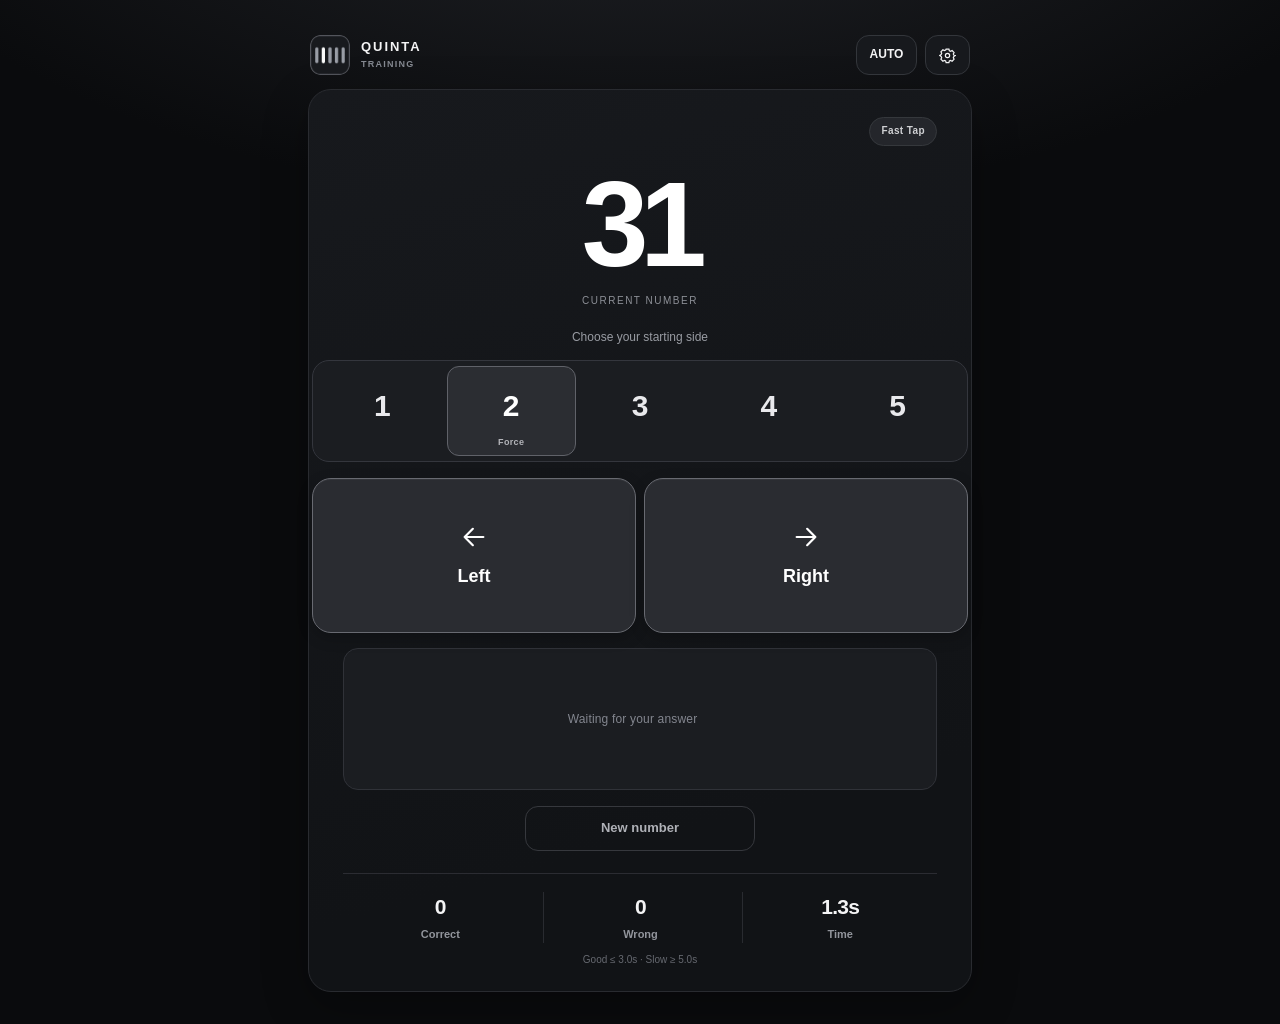
==== quinta2/index.html @ 1109823a "QUINTA 2.0.7: responsive viewport-height sizing for iPhone 12 Pro Max" ====
<!doctype html>
<html lang="pt-BR">
<head>
  <meta charset="utf-8">
  <meta name="viewport" content="width=device-width, initial-scale=1, viewport-fit=cover">
  <meta name="theme-color" content="#0a0b0d">
  <meta name="apple-mobile-web-app-capable" content="yes">
  <meta name="apple-mobile-web-app-status-bar-style" content="black-translucent">
  <meta name="apple-mobile-web-app-title" content="QUINTA">
  <meta name="description" content="QUINTA, training for the five-item force">
  <title>QUINTA</title>
  <link rel="icon" type="image/png" sizes="16x16" href="./favicon-16x16.png?v=2.0.7">
  <link rel="icon" type="image/png" sizes="32x32" href="./favicon-32x32.png?v=2.0.7">
  <link rel="icon" type="image/png" sizes="192x192" href="./icon-192.png?v=2.0.7">
  <link rel="apple-touch-icon" sizes="180x180" href="./apple-touch-icon.png?v=2.0.7">
  <link rel="manifest" href="./site.webmanifest?v=2.0.7">
  <link rel="stylesheet" href="./styles.css?v=2.0.7">
  <script src="./app.js?v=2.0.7" defer></script>
</head>
<body>
  <main class="app">
    <header class="topbar">
      <div class="brand">
        <img class="brand-mark" src="./icon-192.png?v=2.0.7" alt="" width="39" height="39">
        <div class="brand-copy"><strong>QUINTA</strong><small data-i18n="subtitle">TREINAMENTO</small></div>
      </div>
      <div class="top-actions">
        <label class="sr-only" for="languageSel" data-i18n="language">Idioma</label>
        <select id="languageSel" class="lang-select" aria-label="Language">
          <option value="auto">AUTO</option><option value="pt">PT</option><option value="en">EN</option>
        </select>
        <button id="settingsBtn" class="tiny-btn" type="button" aria-label="Configurações" data-i18n-aria="settings">
          <svg viewBox="0 0 24 24" aria-hidden="true"><path d="M10 3h4l.6 2.3 1.8.8 2.1-1.1 2.8 2.8-1.1 2.1.8 1.8L23 12l-2 1.3-.8 1.8 1.1 2.1-2.8 2.8-2.1-1.1-1.8.8L14 22h-4l-.6-2.3-1.8-.8-2.1 1.1-2.8-2.8 1.1-2.1-.8-1.8L1 12l2-1.3.8-1.8-1.1-2.1 2.8-2.8 2.1 1.1 1.8-.8L10 3Z"/><circle cx="12" cy="12" r="3"/></svg>
        </button>
      </div>
    </header>

    <section class="card" aria-label="Training">
      <div class="mode-line">
        <span class="mode-pill" id="modeBadge">Fast Tap</span>
      </div>
      <div class="number-wrap">
        <div id="number" aria-live="off">33</div>
        <p class="number-caption" data-i18n="currentNumber">NÚMERO ATUAL</p>
      </div>
      <p id="hint" class="section-caption" data-i18n="tapHint">Escolha o lado inicial</p>
      <div class="five-grid" id="board" aria-label="Five positions">
        <button class="tile side" data-idx="0" data-i18n-aria="leftTile" type="button"><span class="digit">1</span></button>
        <button class="tile force" data-idx="1" type="button" disabled><span class="digit">2</span><small>Force</small></button>
        <button class="tile" data-idx="2" type="button" disabled><span class="digit">3</span></button>
        <button class="tile" data-idx="3" type="button" disabled><span class="digit">4</span></button>
        <button class="tile side" data-idx="4" data-i18n-aria="rightTile" type="button"><span class="digit">5</span></button>
      </div>

      <div id="fastPanel" class="direction-row">
        <button type="button" class="direction" id="leftBtn"><svg viewBox="0 0 24 24" aria-hidden="true"><path d="M20 12H4m7-7-7 7 7 7" stroke-linecap="round" stroke-linejoin="round"/></svg><span data-i18n="left">Esquerda</span></button>
        <button type="button" class="direction" id="rightBtn"><svg viewBox="0 0 24 24" aria-hidden="true"><path d="M4 12h16m-7-7 7 7-7 7" stroke-linecap="round" stroke-linejoin="round"/></svg><span data-i18n="right">Direita</span></button>
      </div>

      <div id="traditionalPanel" class="advanced" hidden>
        <div class="segment-wrap">
          <div class="segment-field">
            <span class="eyebrow" data-i18n="countingType">TIPO DE CONTAGEM</span>
            <div class="segment" role="radiogroup" aria-label="Counting type">
              <label><input type="radio" name="countType" id="tBasic" value="basic" checked><span>Basic</span></label>
              <label><input type="radio" name="countType" id="tBounce" value="bounce"><span>Bounce</span></label>
            </div>
          </div>
          <div class="segment-field">
            <span class="eyebrow" data-i18n="startingSide">LADO INICIAL</span>
            <div class="segment" role="radiogroup" aria-label="Starting side">
              <label><input type="radio" name="side" id="sLeft" value="left" checked><span data-i18n="left">Esquerda</span></label>
              <label><input type="radio" name="side" id="sRight" value="right"><span data-i18n="right">Direita</span></label>
            </div>
          </div>
        </div>
        <button type="button" id="checkBtn" class="primary-btn" data-i18n="check">Verificar resposta</button>
      </div>

      <div id="feedback" class="feedback" aria-live="polite" role="status"></div>

      <div class="cta-row">
        <button id="nextBtn" type="button" class="primary-btn" data-i18n="newNumber">Novo número</button>
      </div>
      <div class="stat-grid">
        <div class="stat"><div id="ok" class="val">0</div><div class="key" data-i18n="correct">Acertos</div></div>
        <div class="stat"><div id="err" class="val">0</div><div class="key" data-i18n="wrong">Erros</div></div>
        <div class="stat"><div id="timer" class="val">0,0s</div><div class="key" data-i18n="time">Tempo</div></div>
      </div>
      <div class="time-legend" id="timeLegend">Bom ≤ 3,0s · Lento ≥ 5,0s</div>
    </section>
    
  </main>

  <div class="overlay" id="settingsModal" role="dialog" aria-modal="true" aria-labelledby="settingsHeading" hidden>
    <section class="sheet" tabindex="-1">
      <header class="sheet-head"><h2 id="settingsHeading" data-i18n="settings">Configurações</h2><button type="button" class="close-btn" data-close="settingsModal" aria-label="Fechar">×</button></header>
      <div class="settings-group">
        <h3 data-i18n="practice">Prática</h3>
        <div class="setting-row"><div class="setting-copy"><strong data-i18n="mode">Modo</strong><small data-i18n="modeDesc">Treino rápido ou completo</small></div>
          <select id="modeSel"><option value="fast">Fast Tap</option><option value="traditional" data-i18n="traditional">Tradicional</option></select>
        </div>
        <div class="setting-row"><div class="setting-copy"><strong data-i18n="range">Intervalo</strong></div>
          <select id="range"><option value="1-40" data-i18n="rangeDefault">1–40 (padrão)</option><option value="1-15">1–15</option><option value="15-30">15–30</option><option value="1-30">1–30</option><option value="30-45">30–45</option><option value="45-60">45–60</option><option value="30-60">30–60</option><option value="1-60">1–60</option><option value="custom" data-i18n="custom">Personalizado</option></select>
        </div>
        <div id="customWrap" class="setting-row" hidden><strong data-i18n="customRange">Intervalo personalizado</strong><div class="number-pair"><input id="minN" type="number" min="1" max="9999" value="1" inputmode="numeric" aria-label="Minimum"><span>–</span><input id="maxN" type="number" min="1" max="9999" value="15" inputmode="numeric" aria-label="Maximum"></div></div>
        <label class="checkline"><input id="adaptiveCB" type="checkbox" checked><span data-i18n="adaptive">Treinamento adaptativo</span></label>
        <button id="adaptCfgBtn" class="secondary-btn" type="button" data-i18n="adaptiveSettings">Configurar velocidade</button>
        <div id="adaptSettings" hidden>
          <div class="setting-row"><label for="fastTh" data-i18n="fastIf">Rápido até (s)</label><input id="fastTh" type="number" min="0.1" step="0.1" value="3.0"></div>
          <div class="setting-row"><label for="slowTh" data-i18n="slowIf">Lento a partir de (s)</label><input id="slowTh" type="number" min="0.1" step="0.1" value="5.0"></div>
          <button id="saveAdapt" class="secondary-btn" type="button" data-i18n="save">Salvar</button>
          <div class="manual-output" id="adaptFeedback" role="status"></div>
        </div>
        <label class="checkline"><input id="step" type="checkbox"><span data-i18n="showPath">Mostrar caminho da contagem nos erros</span></label>
      </div>

      <div class="settings-group">
        <h3 data-i18n="voice">Voz</h3>
        <label class="checkline"><input id="ttsCB" type="checkbox" checked><span data-i18n="speakNumber">Falar o número</span></label>
        <div class="setting-row"><label for="voiceSel" data-i18n="chooseVoice">Selecionar voz</label><select id="voiceSel" style="max-width:210px"><option value="" data-i18n="voiceAuto">Automático</option></select></div>
        <label class="checkline"><input id="errTtsCB" type="checkbox" checked><span data-i18n="speakErrors">Falar os erros</span></label>
      </div>

      <div class="settings-group">
        <h3 data-i18n="tools">Ferramentas</h3>
        <div class="setting-row"><label for="manualN" data-i18n="analyzeLabel">Analisar número</label></div>
        <div class="manual-input"><input id="manualN" type="number" min="1" inputmode="numeric" placeholder="Ex: 33" aria-label="Number"><button id="analyzeBtn" class="secondary-btn" type="button" data-i18n="analyze">Analisar</button></div>
        <div id="manualOut" class="manual-output" aria-live="polite"></div>
        <button id="helpBtn" class="secondary-btn" type="button" data-i18n="rules">Regras e guia rápido</button>
        <button id="resetBtn" class="secondary-btn" type="button" data-i18n="reset">Zerar treinamento</button>
      </div>

      <div class="settings-group">
        <h3 data-i18n="updates">Atualizações</h3>
        <div class="version-info">
          <div class="version-line"><span id="versionText">v2.0.0</span><span id="updateState" data-i18n="upToDate">Atualizado</span></div>
          <div class="version-actions">
            <button class="secondary-btn" type="button" id="checkUpdatesBtn" data-i18n="checkUpdates">Verificar</button>
            <button class="primary-btn" type="button" id="updateBtn" data-i18n="updateApp" disabled>Atualizar aplicativo</button>
          </div>
        </div>
      </div>
    </section>
  </div>

  <div class="overlay" id="helpModal" role="dialog" aria-modal="true" aria-labelledby="helpHeading" hidden>
    <section class="sheet" tabindex="-1">
      <header class="sheet-head"><h2 id="helpHeading" data-i18n="rules">Regras e guia rápido</h2><button type="button" class="close-btn" data-close="helpModal" aria-label="Fechar">×</button></header>
      <div class="help-copy" id="helpContent"></div>
    </section>
  </div>

  <div class="overlay" id="eggModal" role="dialog" aria-modal="true" aria-labelledby="eggTitle" hidden>
    <section class="sheet">
      <div class="egg-content">
        <h2 id="eggTitle"></h2><p id="eggMsg"></p>
        <button class="primary-btn" id="eggContinue" type="button" data-i18n="continueTraining">Continuar treinamento</button>
        <button class="secondary-btn" id="eggReset" type="button" data-i18n="resetCounters">Zerar contadores</button>
      </div>
    </section>
  </div>
</body>
</html>
---- quinta2/styles.css ----
:root{color-scheme:dark;--bg:#0a0b0d;--panel:#14161a;--panel2:#1b1d21;--line:#292c31;--text:#f4f4f5;--muted:#9699a1;--subtle:#666970;--white:#f5f5f6;--success:#c6f3d0;--danger:#ffaaa9;--radius:24px}
*{box-sizing:border-box}
html{font-size:16px;-webkit-text-size-adjust:100%}
body{margin:0;min-width:320px;min-height:100dvh;background:radial-gradient(ellipse 65% 40% at 50% -20%,#24262b 0%,transparent 100%),var(--bg);color:var(--text);font-family:-apple-system,BlinkMacSystemFont,"SF Pro Display","Segoe UI",Arial,sans-serif;line-height:1.45}
button,input,select{font:inherit}
button{cursor:pointer;-webkit-tap-highlight-color:transparent;touch-action:manipulation}
button:disabled{cursor:default;opacity:.42}
button:focus-visible,input:focus-visible,select:focus-visible{outline:2px solid var(--white);outline-offset:3px}
.app{width:min(100%,700px);margin:0 auto;padding:21px 18px max(32px,env(safe-area-inset-bottom));}
.topbar{display:flex;align-items:center;justify-content:space-between;gap:14px;padding:4px 2px 23px}
.brand{display:flex;align-items:center;gap:13px;min-width:0}
.brand-mark{width:39px;height:39px;display:grid;grid-template-columns:repeat(5,1fr);align-items:center;gap:3px;padding:10px 5px;border:1px solid #41434a;border-radius:12px;background:#17191d}
.brand-mark i{display:block;height:16px;border-radius:3px;background:#777b83}
.brand-mark i:nth-child(2){background:#fff}
.brand-copy{display:flex;flex-direction:column;line-height:1.1;gap:5px}
.brand-copy strong{font-weight:680;letter-spacing:.16em;font-size:13px}
.brand-copy small{font-size:10px;color:var(--muted);letter-spacing:.13em;font-weight:600}
.top-actions{display:flex;align-items:center;gap:8px}
.tiny-btn{border:1px solid var(--line);background:#15171a;color:var(--text);min-height:40px;border-radius:13px;padding:0 13px;display:inline-flex;align-items:center;justify-content:center;gap:7px;font-size:12px;font-weight:650}
.tiny-btn svg{width:17px;height:17px;stroke:currentColor;fill:none;stroke-width:1.7}
.lang-select{appearance:none;-webkit-appearance:none;background:#15171a;color:var(--text);border:1px solid var(--line);border-radius:13px;height:40px;padding:0 12px;font-size:12px;font-weight:700;min-width:61px;text-align:center}
.card{background:linear-gradient(180deg,#17191d,#121417);border:1px solid #2b2d32;border-radius:var(--radius);padding:25px 23px 22px;box-shadow:0 22px 80px #0005,0 2px 10px #0003}
.eyebrow{font-size:11px;color:var(--muted);letter-spacing:.15em;font-weight:750;text-transform:uppercase}
.mode-line{display:flex;align-items:center;justify-content:space-between;gap:10px}
.mode-pill{padding:7px 10px;border-radius:99px;background:#25272c;color:#ddd;font-size:11px;font-weight:650;letter-spacing:.04em;border:1px solid #35383d}
.number-wrap{text-align:center;padding:32px 0 24px}
#number{font-size:clamp(78px,23vw,124px);letter-spacing:-.07em;line-height:1;font-variant-numeric:tabular-nums;font-weight:690;color:#fff}
.number-caption{margin:10px 0 0;font-size:12px;letter-spacing:.13em;color:var(--muted);text-transform:uppercase}
.section-caption{text-align:center;font-size:13px;color:#a6a8af;margin:3px 0 14px;min-height:19px}
.five-grid{display:grid;grid-template-columns:repeat(5,minmax(0,1fr));gap:9px}
.tile{background:#202227;border:1px solid #35373e;border-radius:15px;display:flex;align-items:center;justify-content:center;flex-direction:column;gap:4px;min-width:0;min-height:75px;color:var(--text);padding:9px 2px;transition:transform .12s ease,border-color .12s ease,background .12s ease}
.tile .digit{font-size:25px;line-height:1;font-weight:590;font-variant-numeric:tabular-nums}
.tile small{font-size:9px;font-weight:650;letter-spacing:.04em;color:var(--muted)}
.tile.force{border-color:#c6c7cb;background:#303237}
.tile.force .digit{color:#fff}
.tile.side:active:not(:disabled),.direction:active:not(:disabled){transform:scale(.974)}
.tile[data-active="true"]{background:#41444b;border-color:#fff}
.tile:disabled{opacity:1;cursor:default}
.direction-row{display:grid;grid-template-columns:1fr 1fr;gap:12px;margin-top:17px}
.direction{min-height:78px;border:1px solid #484b51;background:#222428;border-radius:17px;color:#f5f5f6;display:flex;justify-content:center;align-items:center;gap:10px;font-weight:720;font-size:16px;transition:transform .12s ease,background .12s ease}
.direction svg{width:20px;height:20px;stroke:currentColor;fill:none;stroke-width:2}
.direction:hover:not(:disabled){background:#303237}
.direction[data-active="true"]{background:#3b3d44;border-color:#e4e4e7}
.advanced{margin-top:17px;display:grid;gap:13px}
.segment-wrap{display:grid;grid-template-columns:1fr 1fr;gap:12px}
.segment-field{display:grid;gap:7px}
.segment{display:flex;padding:4px;border-radius:12px;background:#23252a;border:1px solid #363840;min-width:0}
.segment label{flex:1;min-width:0;position:relative}
.segment input{position:absolute;opacity:0;inset:0;width:100%;height:100%;margin:0;cursor:pointer}
.segment span{display:flex;align-items:center;justify-content:center;min-height:37px;border-radius:9px;font-size:12px;color:var(--muted);font-weight:650}
.segment input:checked+span{color:#141518;background:#f5f5f6}
.segment input:focus-visible+span{outline:2px solid #fff;outline-offset:2px}
.feedback{margin-top:17px;min-height:0;display:none;border:1px solid var(--line);border-radius:14px;background:#1c1e22;padding:13px 14px;font-size:13px;line-height:1.55}
.feedback.visible{display:block}
.feedback strong{font-size:14px}
.feedback .ok{color:var(--success)}.feedback .err{color:var(--danger)}
.feedback .detail{color:#c8c9cf}.feedback .path{color:#9e9fa6;font-size:12px;margin-top:6px;overflow-wrap:anywhere}
.cta-row{margin-top:17px;display:grid;grid-template-columns:1fr;gap:9px}
.primary-btn{border:0;background:var(--white);color:#111216;border-radius:14px;min-height:49px;padding:10px 17px;font-weight:730;font-size:14px}
.primary-btn:hover:not(:disabled){background:#dddde1}
.secondary-btn{border:1px solid #3b3e45;background:#23252a;color:var(--text);border-radius:13px;min-height:44px;padding:9px 13px;font-weight:650;font-size:13px}
.stat-grid{margin-top:20px;padding-top:19px;border-top:1px solid #2b2d33;display:grid;grid-template-columns:repeat(3,1fr);gap:8px}
.stat{text-align:center;display:grid;gap:4px}
.stat .val{font-size:23px;font-weight:680;font-variant-numeric:tabular-nums;letter-spacing:-.035em}
.stat .key{color:var(--muted);font-size:11px;font-weight:580}
.stat+.stat{border-left:1px solid #2f3137}
.time-legend{margin-top:10px;text-align:center;color:var(--subtle);font-size:11px}
.overlay{position:fixed;inset:0;background:#000b;backdrop-filter:blur(10px);-webkit-backdrop-filter:blur(10px);z-index:100;display:flex;align-items:center;justify-content:center;padding:18px;overscroll-behavior:contain}
.overlay[hidden], [hidden]{display:none!important}
.sheet{width:min(100%,590px);max-height:min(90dvh,850px);overflow:auto;overscroll-behavior:contain;background:#181a1e;border:1px solid #37393f;border-radius:24px;padding:22px 21px 24px;box-shadow:0 24px 75px #000a}
.sheet-head{position:sticky;top:-22px;padding:0 0 14px;background:#181a1e;display:flex;align-items:center;justify-content:space-between;gap:12px;z-index:1;border-bottom:1px solid #303239;margin-bottom:17px}
.sheet-head h2{font-size:19px;letter-spacing:-.02em;margin:0}
.close-btn{width:37px;height:37px;border-radius:50%;background:#2a2c31;border:1px solid #3b3c42;color:#fff;font-size:22px;display:grid;place-items:center;line-height:1}
.settings-group{padding:7px 0 16px;border-bottom:1px solid #2e3036;margin-bottom:13px;display:grid;gap:11px}
.settings-group:last-child{border:0;margin-bottom:0;padding-bottom:0}
.settings-group h3{margin:0;font-size:12px;color:#dfe0e3;letter-spacing:.08em;text-transform:uppercase}
.setting-row{display:flex;align-items:center;justify-content:space-between;gap:16px;min-height:35px}
.setting-copy{min-width:0}
.setting-row strong{font-size:13px;font-weight:630;display:block}
.setting-row small,.setting-copy small{font-size:11px;color:var(--muted);display:block;margin-top:3px}
select,input[type="number"]{min-height:37px;max-width:100%;border:1px solid #42444b;background:#24262b;color:#f3f3f4;border-radius:10px;padding:7px 10px;font-size:13px}
select{appearance:auto}
.checkline{display:flex;gap:11px;align-items:center;font-size:13px;cursor:pointer}
input[type="checkbox"]{accent-color:#f5f5f6;width:17px;height:17px;cursor:pointer}
.number-pair{display:flex;align-items:center;gap:8px}
.number-pair input{width:82px}
.settings-group .secondary-btn{width:max-content;max-width:100%}
.version-info{display:grid;gap:8px}
.version-line{display:flex;align-items:center;justify-content:space-between;gap:8px}
#updateState{font-size:11px;color:var(--muted)}
.version-actions{display:flex;gap:9px;flex-wrap:wrap}
.version-actions button{flex:1}
.help-copy{font-size:13px;color:#c7c9d0;line-height:1.7}
.help-copy h3{color:#f1f2f4;font-size:14px;margin:18px 0 6px}
.help-copy p{margin:8px 0}
.help-copy ul{padding-left:19px;margin:8px 0}
.help-copy li{margin:5px 0}
.help-copy b{color:#fff}
.manual-input{display:flex;gap:9px;flex-wrap:wrap}
.manual-input input{flex:1;min-width:0}
.manual-output{font-size:13px;line-height:1.6;overflow-wrap:anywhere;color:#d4d5d9}
.egg-content{text-align:center;display:grid;gap:15px;padding:14px 0 8px}
.egg-content h2{font-size:27px;margin:0}
.egg-content p{color:#bdc0c6;margin:0}
@media(min-width:700px){.app{padding-top:35px}.card{padding:34px 38px 27px}.topbar{padding-bottom:28px}.number-wrap{padding-top:42px;padding-bottom:28px}.tile{min-height:90px}.direction{min-height:86px}}
@media(max-width:390px){.app{padding:14px 12px 23px}.card{padding:20px 15px}.topbar{padding-bottom:16px}.tile{min-height:66px;border-radius:12px}.tile .digit{font-size:22px}.direction{min-height:71px;font-size:14px}.direction-row{gap:9px}.segment-wrap{grid-template-columns:1fr}.sheet{padding:17px 15px}.sheet-head{top:-17px}}
@media(prefers-reduced-motion:reduce){*,*::before,*::after{transition:none!important;animation:none!important}}

.sr-only{position:absolute!important;width:1px;height:1px;padding:0;margin:-1px;overflow:hidden;clip:rect(0,0,0,0);white-space:nowrap;border:0}


/* QUINTA 2.0.1 visual refinement: calmer hierarchy, larger answer targets */
.topbar{padding:0 2px 14px;gap:11px}
.brand{gap:11px}
.brand-mark{height:37px;width:37px;border-color:#34363b;background:#17191c}
.brand-copy strong{letter-spacing:.15em}
.brand-copy small{font-size:9px;letter-spacing:.14em;color:#848890}
.top-actions{gap:8px}
.tiny-btn,.lang-select{background:#17191d;border-color:#33363b}
.card{padding:21px 20px 20px;border-radius:23px;border-color:#292b30;background:linear-gradient(165deg,#17191d 0%,#111316 78%);box-shadow:0 15px 46px #0004}
.mode-line{justify-content:flex-end;min-height:25px}
.mode-pill{padding:6px 11px;background:#24262b;border-color:#35383c;color:#cfd0d3;font-size:10px}
.number-wrap{padding:10px 0 12px}
#number{font-size:clamp(80px,22vw,120px);font-weight:680;line-height:1.05}
.number-caption{margin:7px 0 0;font-size:10px;letter-spacing:.15em;color:#8d9097}
.section-caption{margin:4px 0 14px;font-size:12px;color:#999ca3;min-height:0}
.five-grid{gap:7px}
.tile{min-height:68px;border-radius:13px;background:#1d1f23;border-color:#303238;padding:9px 2px;gap:4px}
.tile .digit{font-size:25px;font-weight:580}
.tile small{font-size:9px;color:#989aa1}
.tile.force{border-color:#9b9da2;background:#292b31}
.tile.force .digit{font-weight:690}
.tile.side:active:not(:disabled),.tile.side[data-active="true"]{background:#414349;border-color:#d9dade;transform:scale(.975)}
.direction-row{gap:12px;margin-top:20px}
.direction{min-height:136px;flex-direction:column;gap:9px;background:#2b2d32;border:1px solid #595c63;border-radius:20px;color:#fff;font-size:18px;font-weight:710;box-shadow:inset 0 1px 0 #ffffff0c,0 5px 15px #0003;transition:background-color .13s ease,border-color .13s ease,transform .13s ease}
.direction svg{width:26px;height:26px;stroke-width:1.9}
.direction:hover:not(:disabled){background:#383a40;border-color:#787a81}
.direction:active:not(:disabled),.direction[data-active="true"]{background:#51535a;border-color:#f4f4f5;transform:scale(.982)}
.advanced{margin-top:16px}
.feedback{margin-top:13px;padding:12px 14px}
.feedback.visible{animation:quintaFeedbackIn .16s ease-out}
@keyframes quintaFeedbackIn{from{opacity:.6;transform:translateY(3px)}to{opacity:1;transform:translateY(0)}}
.cta-row{display:flex;justify-content:center;margin-top:16px}
#nextBtn{background:transparent;border:1px solid #36383d;color:#afb1b7;width:min(100%,230px);min-height:45px;font-size:13px;font-weight:620;border-radius:13px}
#nextBtn:hover:not(:disabled){background:#212328;color:#f5f5f6;border-color:#494c52}
.stat-grid{margin-top:22px;padding-top:18px;gap:5px;border-color:#2b2c32}
.stat .val{font-size:21px;letter-spacing:-.035em}
.stat .key{font-size:11px;color:#92959c}
.stat+.stat{border-color:#292b30}
.time-legend{font-size:10px;margin-top:10px}
@media(max-width:699px){
  /* The iOS status bar may overlay the page in standalone mode */
  .app{padding-top:max(55px, calc(env(safe-area-inset-top, 0px) + 13px));padding-right:16px;padding-bottom:max(24px, env(safe-area-inset-bottom, 0px));padding-left:16px}
  .overlay{padding-top:max(20px, env(safe-area-inset-top, 0px));padding-bottom:max(20px, env(safe-area-inset-bottom, 0px))}
}
@media(max-width:390px){
  .app{padding-left:12px;padding-right:12px}
  .card{padding:19px 15px 18px}
  .topbar{padding-bottom:13px}
  .number-wrap{padding:7px 0 11px}
  #number{font-size:clamp(78px,21vw,108px)}
  .five-grid{gap:6px}
  .tile{min-height:65px;border-radius:12px}
  .tile .digit{font-size:23px}
  .direction-row{gap:9px;margin-top:17px}
  .direction{min-height:122px;font-size:16px;border-radius:17px}
  .direction svg{width:24px;height:24px}
  .stat-grid{margin-top:18px}
}
@media(max-width:699px) and (max-height:740px){
  .number-wrap{padding:4px 0 8px}
  #number{font-size:clamp(75px,20vw,104px)}
  .section-caption{margin-bottom:10px}
  .direction{min-height:108px}
  .direction-row{margin-top:13px}
  .stat-grid{margin-top:15px;padding-top:13px}
}
@media(min-width:700px){
  .app{padding-top:35px}
  .card{padding:27px 34px 24px}
  .direction{min-height:139px}
  .number-wrap{padding:15px 0 17px}
  .tile{min-height:82px}
}
@media(prefers-reduced-motion:reduce){
  .feedback.visible{animation:none}
}

/* Let the visible answer buttons extend closer to the card edges, keeping hit areas visible */
.direction-row{margin-inline:-9px}
@media(max-width:390px){.direction-row{margin-inline:-6px}}


/* 2.0.3: distinctive five-bar identity, aligned numbers, edge-wide answer controls */
.brand-mark{
  display:block;
  width:40px;
  height:40px;
  padding:0;
  border:0;
  background:transparent;
  object-fit:contain;
  border-radius:10px;
}
.five-grid{
  display:grid;
  grid-template-columns:repeat(5,minmax(0,1fr));
  align-items:stretch;
  gap:0;
  padding:5px;
  background:#1b1d21;
  border:1px solid #34363d;
  border-radius:17px;
  min-height:92px;
}
.tile,.tile:disabled{
  position:relative;
  display:flex;
  align-items:center;
  justify-content:center;
  min-width:0;
  min-height:78px;
  border:1px solid transparent;
  border-radius:12px;
  background:transparent;
  padding:0;
  gap:0;
  color:#e9e9ec;
  box-shadow:none;
  opacity:1;
}
.tile .digit{
  display:block;
  font-size:30px;
  line-height:1;
  font-weight:590;
  font-variant-numeric:tabular-nums;
  transform:translateY(-5px);
}
.tile small{
  position:absolute;
  bottom:8px;
  left:0;
  right:0;
  display:block;
  margin:0;
  font-size:9px;
  font-weight:610;
  line-height:1.1;
  text-align:center;
  color:#b4b5ba;
}
.tile.force,.tile.force:disabled{
  border:1px solid #606269;
  background:#2b2d32;
  color:#fff;
}
.tile.force .digit{font-weight:690}
.tile.side:active:not(:disabled),.tile.side[data-active="true"]{
  background:#404248;
  border-color:#8b8e95;
  transform:none;
}
.card{--card-inline-padding:20px}
.direction-row{
  gap:8px;
  margin-inline:calc(3px - var(--card-inline-padding));
  margin-top:16px;
}
.direction{
  min-height:151px;
  border-radius:19px;
  border-color:#686a71;
  background:#2a2c31;
  font-size:18px;
  gap:12px;
  font-weight:730;
}
.direction svg{
  width:28px;
  height:28px;
}
.direction:hover:not(:disabled){background:#35373d}
.direction:active:not(:disabled),.direction[data-active="true"]{
  background:#494b51;
  border-color:#e8e9eb;
}
@media(max-width:390px){
  .card{--card-inline-padding:15px}
  .five-grid{min-height:85px;padding:4px}
  .tile,.tile:disabled{min-height:75px}
  .tile .digit{font-size:27px}
  .direction-row{gap:7px;margin-top:15px}
  .direction{min-height:137px;font-size:17px;gap:10px}
  .direction svg{width:26px;height:26px}
}
@media(max-width:699px) and (max-height:740px){
  .direction{min-height:115px}
  .five-grid{min-height:82px}
  .tile,.tile:disabled{min-height:72px}
}
@media(min-width:700px){
  .card{--card-inline-padding:34px}
  .five-grid{min-height:102px}
  .tile,.tile:disabled{min-height:90px}
  .direction{min-height:155px}
}

/* v2.0.4: both number row and answer row share the same outer edges */
.five-grid,.direction-row{
  margin-inline:calc(3px - var(--card-inline-padding));
}
/* Identical feedback on 1 and 5, without sticky iOS touch-hover states */
.tile.side{
  touch-action:manipulation;
  -webkit-tap-highlight-color:transparent;
  transition:background-color .10s ease,border-color .10s ease;
}
.tile.side:active:not(:disabled),.tile.side[data-active="true"]{
  background:#484b53;
  border-color:#c4c5cc;
}
@media(hover:hover) and (pointer:fine){
  .tile.side:not(:disabled):not([data-active="true"]):hover{
    background:#292b30;
    border-color:transparent;
  }
}


/* v2.0.6: keep feedback in the layout, never collapse or shift training controls */
.feedback{
  display:block;
  height:142px;
  min-height:142px;
  max-height:142px;
  overflow-y:auto;
  overflow-x:hidden;
  overscroll-behavior:contain;
  scrollbar-gutter:stable;
  background:#1b1d21;
  border:1px solid #303238;
  border-radius:15px;
  margin-top:15px;
  padding:13px 15px;
}
.feedback-placeholder{
  height:100%;
  min-height:0;
  display:grid;
  place-items:center;
  text-align:center;
  color:#83868f;
  font-size:12px;
  letter-spacing:.015em;
}
.feedback .detail{
  overflow-wrap:anywhere;
}
@media(max-width:390px){
  .feedback{height:146px;min-height:146px;max-height:146px}
}


/* v2.0.7: fit training screen to iPhone 12 Pro Max (428 × 926 CSS px)
   Height-aware sizing, while preserving visible answer and feedback regions */
@media (max-width:699px) {
  .app{
    padding-top:max(55px, calc(env(safe-area-inset-top, 0px) + 13px));
    padding-bottom:max(12px, env(safe-area-inset-bottom, 0px));
  }
  .topbar{padding-bottom:10px}
  .card{padding-top:17px;padding-bottom:15px}
  .mode-line{min-height:23px}
  .number-wrap{padding:6px 0 8px}
  #number{font-size:clamp(76px, 20.5vw, 100px)}
  .number-caption{margin-top:5px}
  .section-caption{margin:3px 0 10px;line-height:1.35}
  .five-grid{min-height:84px;padding:4px}
  .tile,.tile:disabled{min-height:74px}
  .direction-row{margin-top:13px}
  .direction{
    height:clamp(110px, 14.7dvh, 139px);
    min-height:0;
  }
  .feedback{
    display:block;
    box-sizing:border-box;
    height:clamp(100px, 11.7dvh, 130px);
    min-height:0;
    max-height:none;
    margin-top:12px;
    padding:10px 13px;
    overflow-y:auto;
  }
  .feedback-placeholder{min-height:0}
  .cta-row{margin-top:11px}
  #nextBtn{min-height:42px}
  .stat-grid{margin-top:15px;padding-top:13px}
  .stat .val{font-size:20px}
  .time-legend{margin-top:6px}
}
@media (max-width:390px) and (max-height:800px){
  .card{padding-top:13px;padding-bottom:12px}
  .number-wrap{padding:4px 0 6px}
  #number{font-size:clamp(69px,19vw,85px)}
  .five-grid{min-height:78px}
  .tile,.tile:disabled{min-height:69px}
  .direction{height:clamp(100px,12dvh,115px)}
  .feedback{height:clamp(94px,11dvh,109px)}
  .stat-grid{margin-top:12px;padding-top:10px}
}
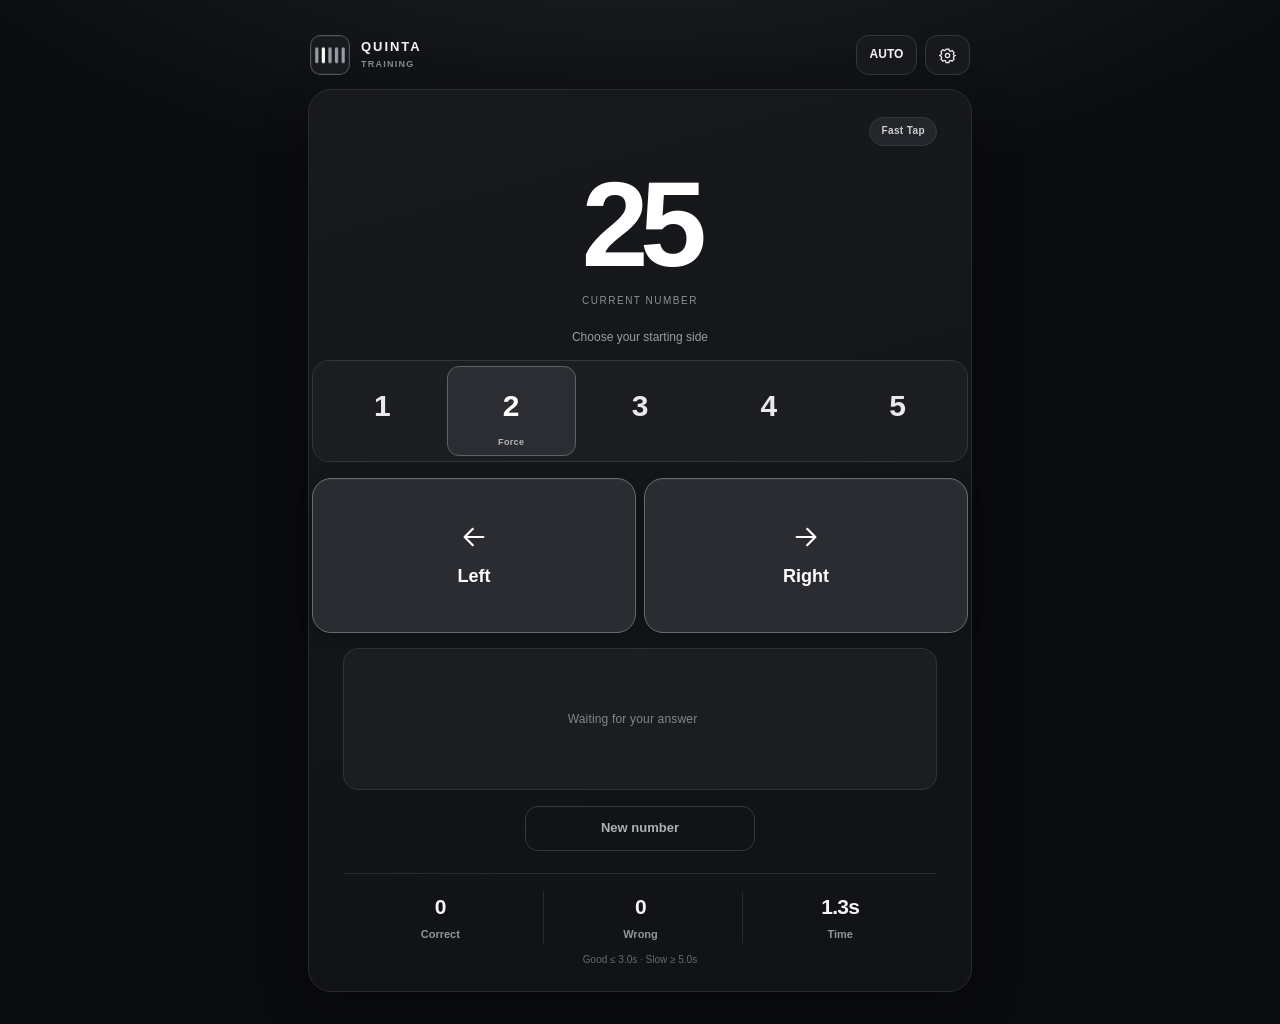
==== commit ff5f6fb1: "QUINTA 2.0.8: fill mobile viewport without page scrolling" ====
--- a/quinta2/index.html
+++ b/quinta2/index.html
@@ -9,19 +9,19 @@
   <meta name="apple-mobile-web-app-title" content="QUINTA">
   <meta name="description" content="QUINTA, training for the five-item force">
   <title>QUINTA</title>
-  <link rel="icon" type="image/png" sizes="16x16" href="./favicon-16x16.png?v=2.0.7">
-  <link rel="icon" type="image/png" sizes="32x32" href="./favicon-32x32.png?v=2.0.7">
-  <link rel="icon" type="image/png" sizes="192x192" href="./icon-192.png?v=2.0.7">
-  <link rel="apple-touch-icon" sizes="180x180" href="./apple-touch-icon.png?v=2.0.7">
-  <link rel="manifest" href="./site.webmanifest?v=2.0.7">
-  <link rel="stylesheet" href="./styles.css?v=2.0.7">
-  <script src="./app.js?v=2.0.7" defer></script>
+  <link rel="icon" type="image/png" sizes="16x16" href="./favicon-16x16.png?v=2.0.8">
+  <link rel="icon" type="image/png" sizes="32x32" href="./favicon-32x32.png?v=2.0.8">
+  <link rel="icon" type="image/png" sizes="192x192" href="./icon-192.png?v=2.0.8">
+  <link rel="apple-touch-icon" sizes="180x180" href="./apple-touch-icon.png?v=2.0.8">
+  <link rel="manifest" href="./site.webmanifest?v=2.0.8">
+  <link rel="stylesheet" href="./styles.css?v=2.0.8">
+  <script src="./app.js?v=2.0.8" defer></script>
 </head>
 <body>
   <main class="app">
     <header class="topbar">
       <div class="brand">
-        <img class="brand-mark" src="./icon-192.png?v=2.0.7" alt="" width="39" height="39">
+        <img class="brand-mark" src="./icon-192.png?v=2.0.8" alt="" width="39" height="39">
         <div class="brand-copy"><strong>QUINTA</strong><small data-i18n="subtitle">TREINAMENTO</small></div>
       </div>
       <div class="top-actions">
--- a/quinta2/styles.css
+++ b/quinta2/styles.css
@@ -410,3 +410,75 @@
   .feedback{height:clamp(94px,11dvh,109px)}
   .stat-grid{margin-top:12px;padding-top:10px}
 }
+
+
+/* QUINTA 2.0.8, responsive full-height training layout */
+@media (max-width: 699px) {
+  .app {
+    display: flex;
+    flex-direction: column;
+    min-height: 100vh;
+    min-height: 100dvh;
+    box-sizing: border-box;
+  }
+  .card {
+    flex: 1 0 auto;
+    display: flex;
+    flex-direction: column;
+    justify-content: space-between;
+  }
+  .card > :not([hidden]) {
+    flex-shrink: 0;
+  }
+  #fastPanel:not([hidden]) {
+    flex: 1 1 auto;
+    min-height: clamp(112px, 14.7dvh, 139px);
+    max-height: 205px;
+    grid-template-rows: minmax(0, 1fr);
+    align-items: stretch;
+  }
+  #fastPanel .direction {
+    height: 100%;
+    min-height: 0;
+  }
+  #traditionalPanel:not([hidden]) {
+    flex: 1 0 auto;
+    align-content: center;
+  }
+  .feedback {
+    flex-shrink: 0;
+  }
+}
+@media (max-width: 699px) and (max-height: 770px) {
+  .app { padding-top: max(48px, calc(env(safe-area-inset-top, 0px) + 7px)); padding-bottom: 9px; }
+  .topbar { padding-bottom: 7px; }
+  .card { padding-top: 10px; padding-bottom: 10px; }
+  .number-wrap { padding: 0 0 3px; }
+  #number { font-size: clamp(68px, 18vw, 79px); }
+  .section-caption { margin-bottom: 6px; }
+  .five-grid { min-height: 69px; }
+  .tile, .tile:disabled { min-height: 60px; }
+  #fastPanel:not([hidden]) { min-height: 95px; }
+  .feedback { height: 92px; margin-top: 8px; padding: 7px 11px; }
+  .cta-row { margin-top: 8px; }
+  #nextBtn { min-height: 39px; }
+  .stat-grid { margin-top: 9px; padding-top: 9px; }
+  .time-legend { margin-top: 4px; }
+}
+@media (max-width: 390px) and (max-height: 700px) {
+  .topbar { padding-bottom: 5px; }
+  .card { padding-top: 8px; padding-bottom: 8px; }
+  #number { font-size: 64px; }
+  .number-caption { margin-top: 3px; }
+  .section-caption { margin: 1px 0 4px; }
+  .five-grid { min-height: 65px; }
+  .tile, .tile:disabled { min-height: 56px; }
+  #fastPanel:not([hidden]) { min-height: 90px; margin-top: 8px; }
+  .feedback { height: 84px; margin-top: 6px; }
+  .cta-row { margin-top: 6px; }
+  .stat-grid { margin-top: 7px; padding-top: 7px; }
+}
+@media (max-width: 699px) and (min-height: 771px) and (max-height: 860px) {
+  .topbar { padding-bottom: 7px; }
+  .number-wrap { padding: 4px 0 5px; }
+}
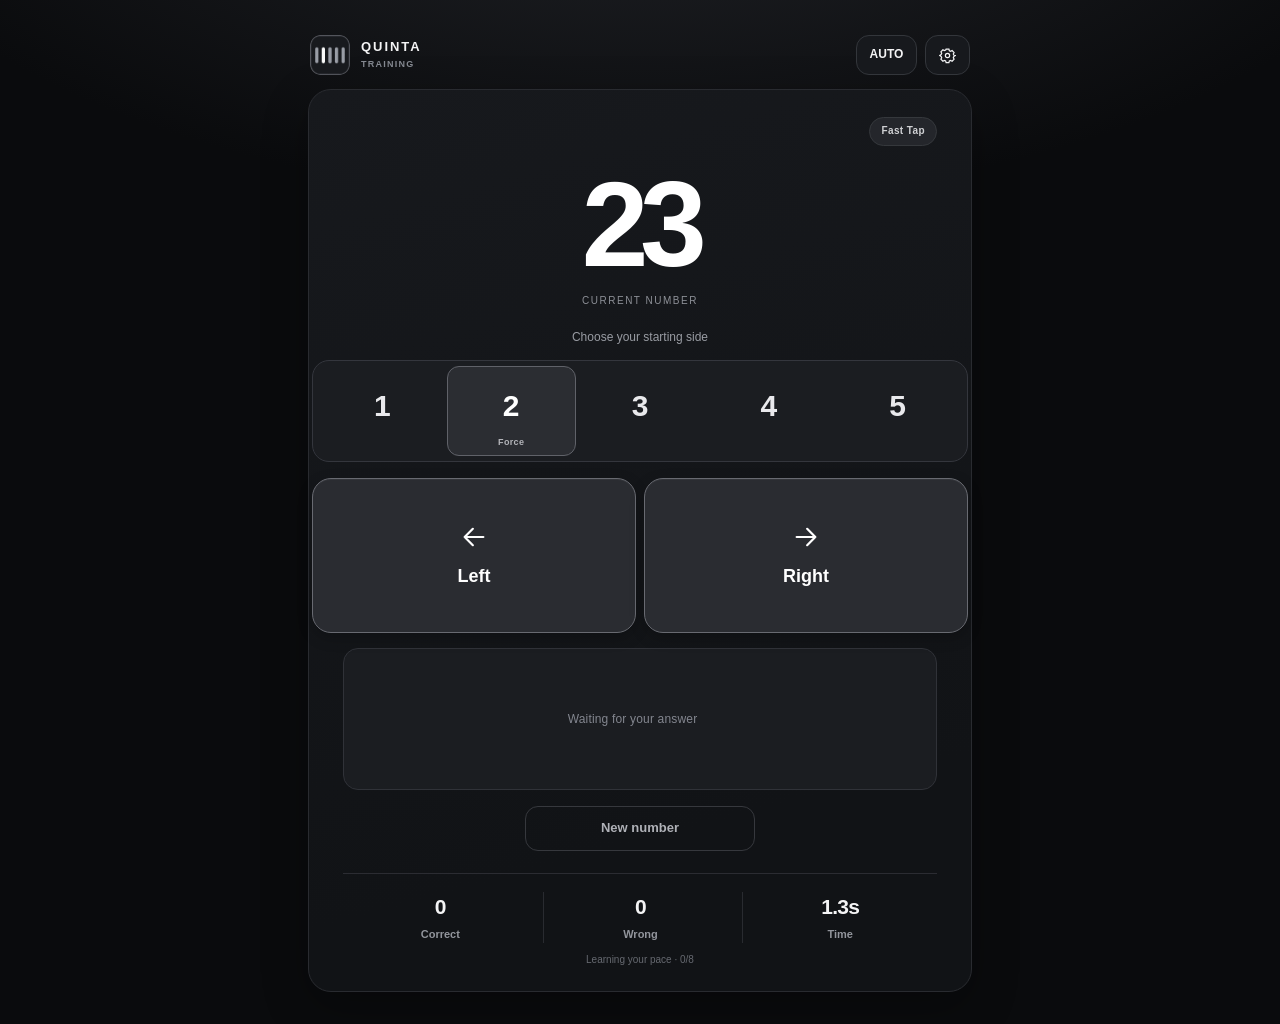
==== commit 963cd3db: "QUINTA 2.1.0: personalized adaptive training and every-100 continue prompt" ====
--- a/quinta2/index.html
+++ b/quinta2/index.html
@@ -9,19 +9,19 @@
   <meta name="apple-mobile-web-app-title" content="QUINTA">
   <meta name="description" content="QUINTA, training for the five-item force">
   <title>QUINTA</title>
-  <link rel="icon" type="image/png" sizes="16x16" href="./favicon-16x16.png?v=2.0.8">
-  <link rel="icon" type="image/png" sizes="32x32" href="./favicon-32x32.png?v=2.0.8">
-  <link rel="icon" type="image/png" sizes="192x192" href="./icon-192.png?v=2.0.8">
-  <link rel="apple-touch-icon" sizes="180x180" href="./apple-touch-icon.png?v=2.0.8">
-  <link rel="manifest" href="./site.webmanifest?v=2.0.8">
-  <link rel="stylesheet" href="./styles.css?v=2.0.8">
-  <script src="./app.js?v=2.0.8" defer></script>
+  <link rel="icon" type="image/png" sizes="16x16" href="./favicon-16x16.png?v=2.1.0">
+  <link rel="icon" type="image/png" sizes="32x32" href="./favicon-32x32.png?v=2.1.0">
+  <link rel="icon" type="image/png" sizes="192x192" href="./icon-192.png?v=2.1.0">
+  <link rel="apple-touch-icon" sizes="180x180" href="./apple-touch-icon.png?v=2.1.0">
+  <link rel="manifest" href="./site.webmanifest?v=2.1.0">
+  <link rel="stylesheet" href="./styles.css?v=2.1.0">
+  <script src="./app.js?v=2.1.0" defer></script>
 </head>
 <body>
   <main class="app">
     <header class="topbar">
       <div class="brand">
-        <img class="brand-mark" src="./icon-192.png?v=2.0.8" alt="" width="39" height="39">
+        <img class="brand-mark" src="./icon-192.png?v=2.1.0" alt="" width="39" height="39">
         <div class="brand-copy"><strong>QUINTA</strong><small data-i18n="subtitle">TREINAMENTO</small></div>
       </div>
       <div class="top-actions">
@@ -87,7 +87,7 @@
         <div class="stat"><div id="err" class="val">0</div><div class="key" data-i18n="wrong">Erros</div></div>
         <div class="stat"><div id="timer" class="val">0,0s</div><div class="key" data-i18n="time">Tempo</div></div>
       </div>
-      <div class="time-legend" id="timeLegend">Bom ≤ 3,0s · Lento ≥ 5,0s</div>
+      <div class="time-legend" id="timeLegend">Aprendendo seu ritmo · 0/8</div>
     </section>
     
   </main>
@@ -105,13 +105,9 @@
         </div>
         <div id="customWrap" class="setting-row" hidden><strong data-i18n="customRange">Intervalo personalizado</strong><div class="number-pair"><input id="minN" type="number" min="1" max="9999" value="1" inputmode="numeric" aria-label="Minimum"><span>–</span><input id="maxN" type="number" min="1" max="9999" value="15" inputmode="numeric" aria-label="Maximum"></div></div>
         <label class="checkline"><input id="adaptiveCB" type="checkbox" checked><span data-i18n="adaptive">Treinamento adaptativo</span></label>
-        <button id="adaptCfgBtn" class="secondary-btn" type="button" data-i18n="adaptiveSettings">Configurar velocidade</button>
-        <div id="adaptSettings" hidden>
-          <div class="setting-row"><label for="fastTh" data-i18n="fastIf">Rápido até (s)</label><input id="fastTh" type="number" min="0.1" step="0.1" value="3.0"></div>
-          <div class="setting-row"><label for="slowTh" data-i18n="slowIf">Lento a partir de (s)</label><input id="slowTh" type="number" min="0.1" step="0.1" value="5.0"></div>
-          <button id="saveAdapt" class="secondary-btn" type="button" data-i18n="save">Salvar</button>
-          <div class="manual-output" id="adaptFeedback" role="status"></div>
-        </div>
+        <div class="adaptive-summary" id="adaptSummary">Aprendendo seu ritmo · 0/8</div>
+        <button id="adaptCfgBtn" class="secondary-btn" type="button" data-i18n="adaptiveSettings">Como funciona</button>
+        <div id="adaptSettings" class="adaptive-info" hidden data-i18n="adaptiveDescription">O QUINTA aprende seu ritmo com respostas corretas, repete números difíceis e dá mais atenção aos tipos com erros ou lentidão, sem deixar de variar</div>
         <label class="checkline"><input id="step" type="checkbox"><span data-i18n="showPath">Mostrar caminho da contagem nos erros</span></label>
       </div>
 
@@ -155,8 +151,8 @@
     <section class="sheet">
       <div class="egg-content">
         <h2 id="eggTitle"></h2><p id="eggMsg"></p>
-        <button class="primary-btn" id="eggContinue" type="button" data-i18n="continueTraining">Continuar treinamento</button>
-        <button class="secondary-btn" id="eggReset" type="button" data-i18n="resetCounters">Zerar contadores</button>
+        <button class="primary-btn" id="eggContinue" type="button" data-i18n="continueTraining">Sim, continuar</button>
+        <button class="secondary-btn" id="eggFinish" type="button" data-i18n="stopTraining">Não, encerrar por agora</button>
       </div>
     </section>
   </div>
--- a/quinta2/styles.css
+++ b/quinta2/styles.css
@@ -482,3 +482,25 @@
   .topbar { padding-bottom: 7px; }
   .number-wrap { padding: 4px 0 5px; }
 }
+
+/* 2.1.0: automatic personalized learning summary in settings */
+.adaptive-summary{
+  display:block;
+  color:#aeb2ba;
+  font-size:12px;
+  line-height:1.5;
+  font-variant-numeric:tabular-nums;
+  padding:1px 0;
+}
+.adaptive-info{
+  font-size:12px;
+  line-height:1.65;
+  color:#bbc0c8;
+  padding:11px 13px;
+  background:#222429;
+  border:1px solid #35383e;
+  border-radius:12px;
+}
+#eggModal .egg-content{padding:17px 2px 8px;gap:15px}
+#eggModal .egg-content p{max-width:32ch;margin:0 auto;line-height:1.6}
+#eggModal #eggContinue,#eggModal #eggFinish{width:100%}
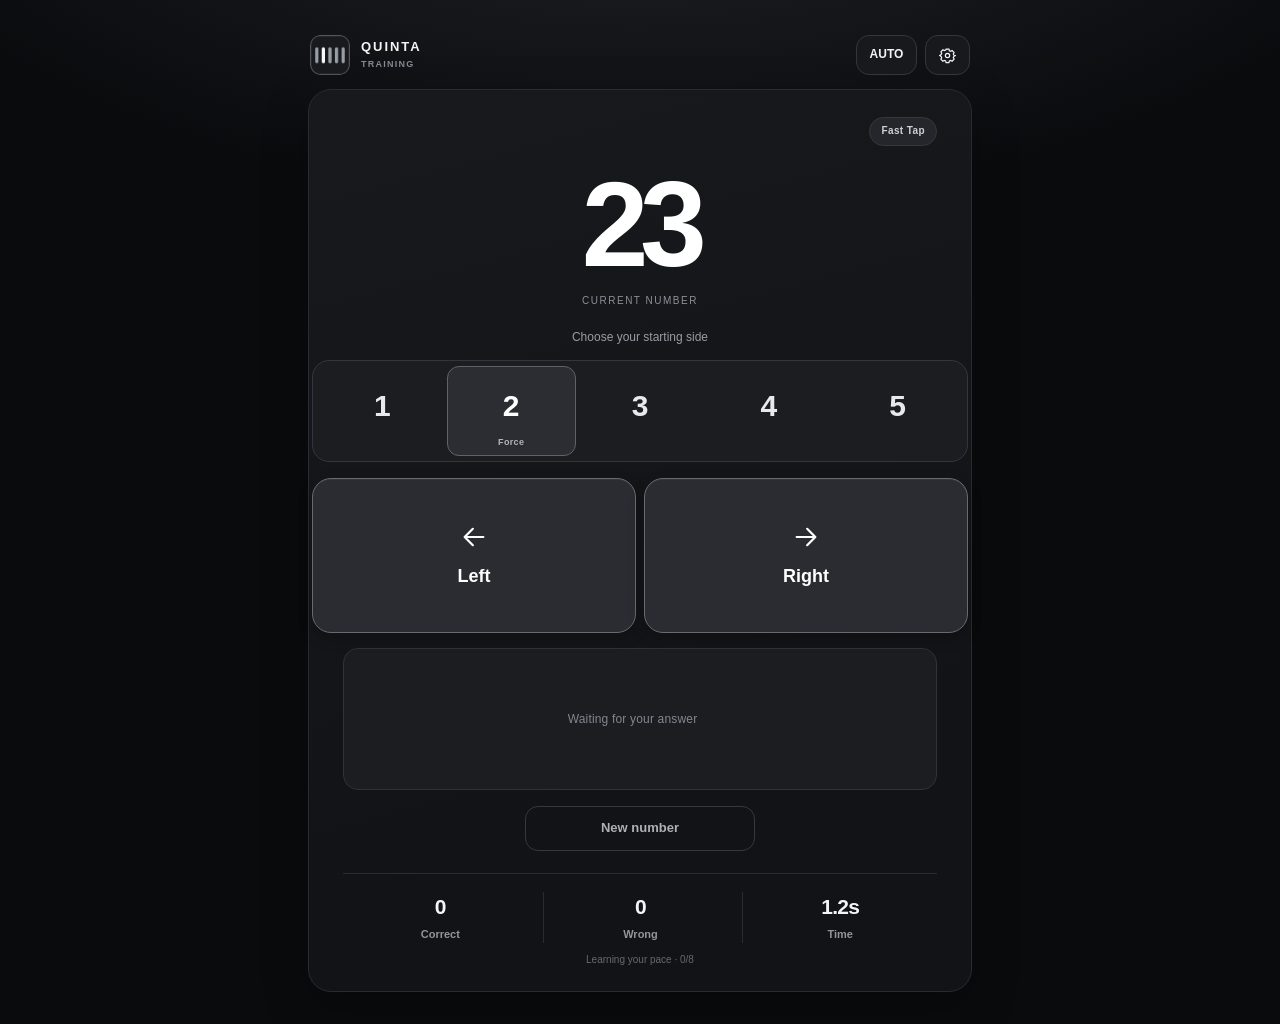
==== commit 9f9043d9: "QUINTA 2.2.0: optional local Azure Humberto ZIP audio pack, errors and milestones" ====
--- a/quinta2/index.html
+++ b/quinta2/index.html
@@ -9,19 +9,20 @@
   <meta name="apple-mobile-web-app-title" content="QUINTA">
   <meta name="description" content="QUINTA, training for the five-item force">
   <title>QUINTA</title>
-  <link rel="icon" type="image/png" sizes="16x16" href="./favicon-16x16.png?v=2.1.0">
-  <link rel="icon" type="image/png" sizes="32x32" href="./favicon-32x32.png?v=2.1.0">
-  <link rel="icon" type="image/png" sizes="192x192" href="./icon-192.png?v=2.1.0">
-  <link rel="apple-touch-icon" sizes="180x180" href="./apple-touch-icon.png?v=2.1.0">
-  <link rel="manifest" href="./site.webmanifest?v=2.1.0">
-  <link rel="stylesheet" href="./styles.css?v=2.1.0">
-  <script src="./app.js?v=2.1.0" defer></script>
+  <link rel="icon" type="image/png" sizes="16x16" href="./favicon-16x16.png?v=2.2.0">
+  <link rel="icon" type="image/png" sizes="32x32" href="./favicon-32x32.png?v=2.2.0">
+  <link rel="icon" type="image/png" sizes="192x192" href="./icon-192.png?v=2.2.0">
+  <link rel="apple-touch-icon" sizes="180x180" href="./apple-touch-icon.png?v=2.2.0">
+  <link rel="manifest" href="./site.webmanifest?v=2.2.0">
+  <link rel="stylesheet" href="./styles.css?v=2.2.0">
+  <script src="./audioPack.js?v=2.2.0" defer></script>
+  <script src="./app.js?v=2.2.0" defer></script>
 </head>
 <body>
   <main class="app">
     <header class="topbar">
       <div class="brand">
-        <img class="brand-mark" src="./icon-192.png?v=2.1.0" alt="" width="39" height="39">
+        <img class="brand-mark" src="./icon-192.png?v=2.2.0" alt="" width="39" height="39">
         <div class="brand-copy"><strong>QUINTA</strong><small data-i18n="subtitle">TREINAMENTO</small></div>
       </div>
       <div class="top-actions">
@@ -113,9 +114,23 @@
 
       <div class="settings-group">
         <h3 data-i18n="voice">Voz</h3>
+        <div class="setting-row">
+          <label for="speechSourceSel" data-i18n="audioSource">Fonte da voz</label>
+          <select id="speechSourceSel">
+            <option value="azure" data-i18n="audioSourceAzure">Azure Humberto (MP3)</option>
+            <option value="native" data-i18n="audioSourceNative">Voz do dispositivo</option>
+            <option value="off" data-i18n="audioSourceOff">Sem áudio</option>
+          </select>
+        </div>
         <label class="checkline"><input id="ttsCB" type="checkbox" checked><span data-i18n="speakNumber">Falar o número</span></label>
         <div class="setting-row"><label for="voiceSel" data-i18n="chooseVoice">Selecionar voz</label><select id="voiceSel" style="max-width:210px"><option value="" data-i18n="voiceAuto">Automático</option></select></div>
         <label class="checkline"><input id="errTtsCB" type="checkbox" checked><span data-i18n="speakErrors">Falar os erros</span></label>
+        <div class="audio-import">
+          <label for="audioPackFile" data-i18n="audioPack">Pacote de áudios Humberto</label>
+          <input id="audioPackFile" type="file" accept=".zip,application/zip" aria-label="Importar ZIP de áudios">
+          <div id="audioPackStatus" class="manual-output" role="status" aria-live="polite"></div>
+          <button id="clearAudioPack" class="secondary-btn" type="button" data-i18n="audioClear" disabled>Apagar pacote</button>
+        </div>
       </div>
 
       <div class="settings-group">
--- a/quinta2/styles.css
+++ b/quinta2/styles.css
@@ -504,3 +504,33 @@
 #eggModal .egg-content{padding:17px 2px 8px;gap:15px}
 #eggModal .egg-content p{max-width:32ch;margin:0 auto;line-height:1.6}
 #eggModal #eggContinue,#eggModal #eggFinish{width:100%}
+
+
+/* v2.2.0: one-time Azure Humberto ZIP import, visually contained in settings */
+.audio-import{
+  display:grid;
+  gap:8px;
+  padding:12px 13px;
+  background:#202227;
+  border:1px solid #35383d;
+  border-radius:13px;
+}
+.audio-import>label{font-size:12px;font-weight:650;color:#e5e6e8}
+#audioPackFile{
+  max-width:100%;
+  width:100%;
+  font-size:12px;
+  color:#c5c7cd;
+}
+#audioPackFile::file-selector-button{
+  border:1px solid #5b5e65;
+  border-radius:9px;
+  background:#35373d;
+  color:#fafafa;
+  font:inherit;
+  font-weight:650;
+  padding:9px 11px;
+  margin-right:10px;
+}
+#audioPackStatus{font-size:11px;color:#aeb1ba;overflow-wrap:anywhere}
+#clearAudioPack{justify-self:start;min-height:35px}
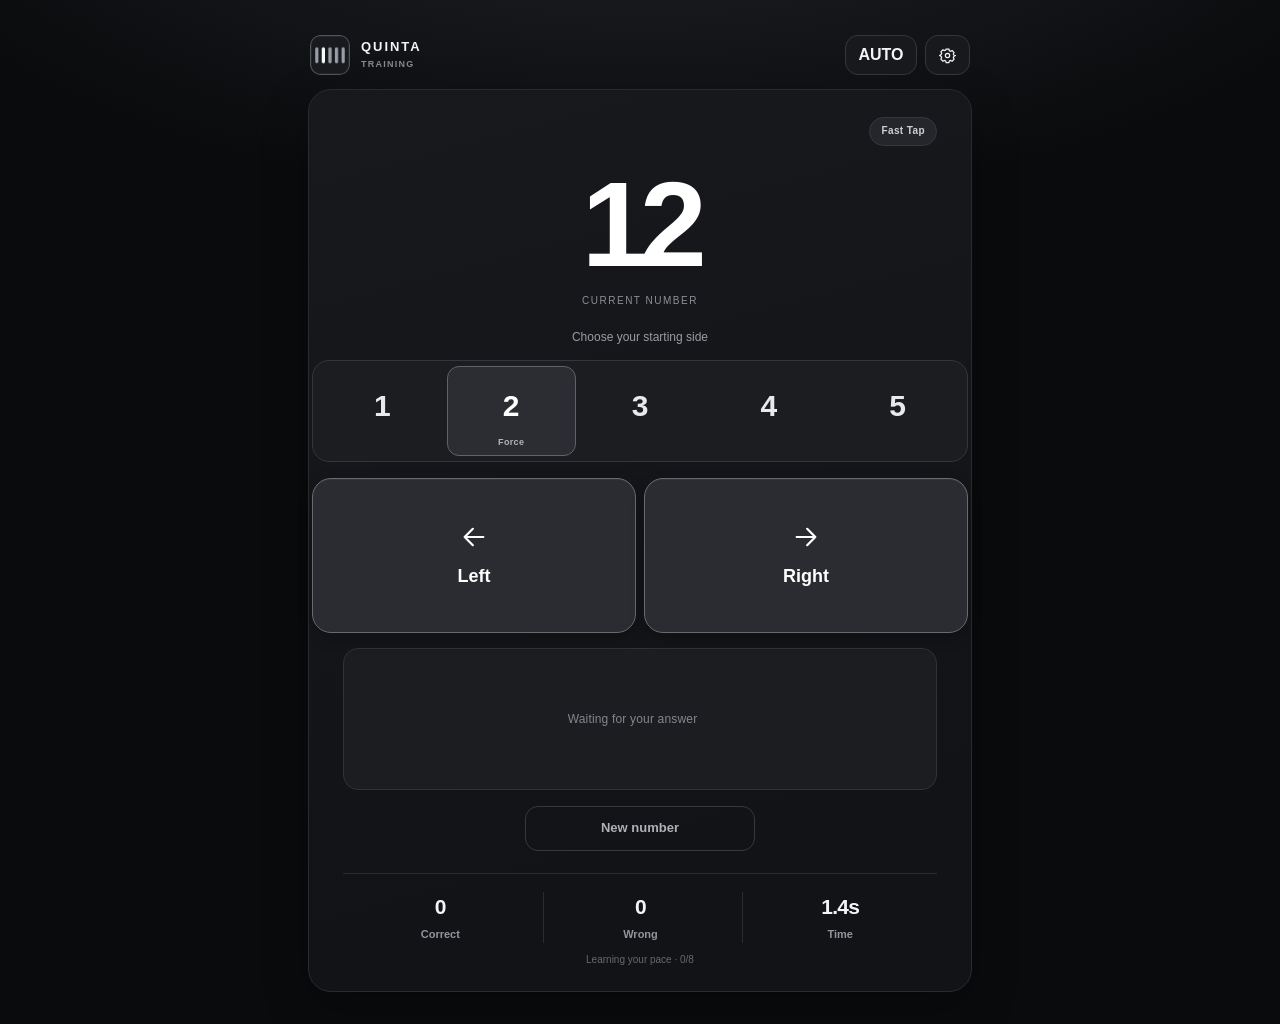
==== commit 08be8630: "QUINTA 2.2.1: disable input focus zoom and accidental touch zoom on iPhone" ====
--- a/quinta2/index.html
+++ b/quinta2/index.html
@@ -2,27 +2,27 @@
 <html lang="pt-BR">
 <head>
   <meta charset="utf-8">
-  <meta name="viewport" content="width=device-width, initial-scale=1, viewport-fit=cover">
+  <meta name="viewport" content="width=device-width, initial-scale=1, maximum-scale=1, user-scalable=no, viewport-fit=cover">
   <meta name="theme-color" content="#0a0b0d">
   <meta name="apple-mobile-web-app-capable" content="yes">
   <meta name="apple-mobile-web-app-status-bar-style" content="black-translucent">
   <meta name="apple-mobile-web-app-title" content="QUINTA">
   <meta name="description" content="QUINTA, training for the five-item force">
   <title>QUINTA</title>
-  <link rel="icon" type="image/png" sizes="16x16" href="./favicon-16x16.png?v=2.2.0">
-  <link rel="icon" type="image/png" sizes="32x32" href="./favicon-32x32.png?v=2.2.0">
-  <link rel="icon" type="image/png" sizes="192x192" href="./icon-192.png?v=2.2.0">
-  <link rel="apple-touch-icon" sizes="180x180" href="./apple-touch-icon.png?v=2.2.0">
-  <link rel="manifest" href="./site.webmanifest?v=2.2.0">
-  <link rel="stylesheet" href="./styles.css?v=2.2.0">
-  <script src="./audioPack.js?v=2.2.0" defer></script>
-  <script src="./app.js?v=2.2.0" defer></script>
+  <link rel="icon" type="image/png" sizes="16x16" href="./favicon-16x16.png?v=2.2.1">
+  <link rel="icon" type="image/png" sizes="32x32" href="./favicon-32x32.png?v=2.2.1">
+  <link rel="icon" type="image/png" sizes="192x192" href="./icon-192.png?v=2.2.1">
+  <link rel="apple-touch-icon" sizes="180x180" href="./apple-touch-icon.png?v=2.2.1">
+  <link rel="manifest" href="./site.webmanifest?v=2.2.1">
+  <link rel="stylesheet" href="./styles.css?v=2.2.1">
+  <script src="./audioPack.js?v=2.2.1" defer></script>
+  <script src="./app.js?v=2.2.1" defer></script>
 </head>
 <body>
   <main class="app">
     <header class="topbar">
       <div class="brand">
-        <img class="brand-mark" src="./icon-192.png?v=2.2.0" alt="" width="39" height="39">
+        <img class="brand-mark" src="./icon-192.png?v=2.2.1" alt="" width="39" height="39">
         <div class="brand-copy"><strong>QUINTA</strong><small data-i18n="subtitle">TREINAMENTO</small></div>
       </div>
       <div class="top-actions">
--- a/quinta2/styles.css
+++ b/quinta2/styles.css
@@ -534,3 +534,23 @@
 }
 #audioPackStatus{font-size:11px;color:#aeb1ba;overflow-wrap:anywhere}
 #clearAudioPack{justify-self:start;min-height:35px}
+
+
+/* v2.2.1: prevent Safari auto-zoom when focusing form controls */
+input:not([type="checkbox"]):not([type="radio"]),
+select,
+textarea {
+  font-size:16px !important;
+  -webkit-text-size-adjust:100%;
+  touch-action:manipulation;
+}
+input[type="checkbox"],input[type="radio"],button {
+  touch-action:manipulation;
+}
+.setting-row select{
+  min-width:0;
+  max-width:min(56%,240px);
+}
+#audioPackFile{font-size:16px !important}
+#audioPackFile::file-selector-button{font-size:16px}
+.lang-select{font-size:16px !important}
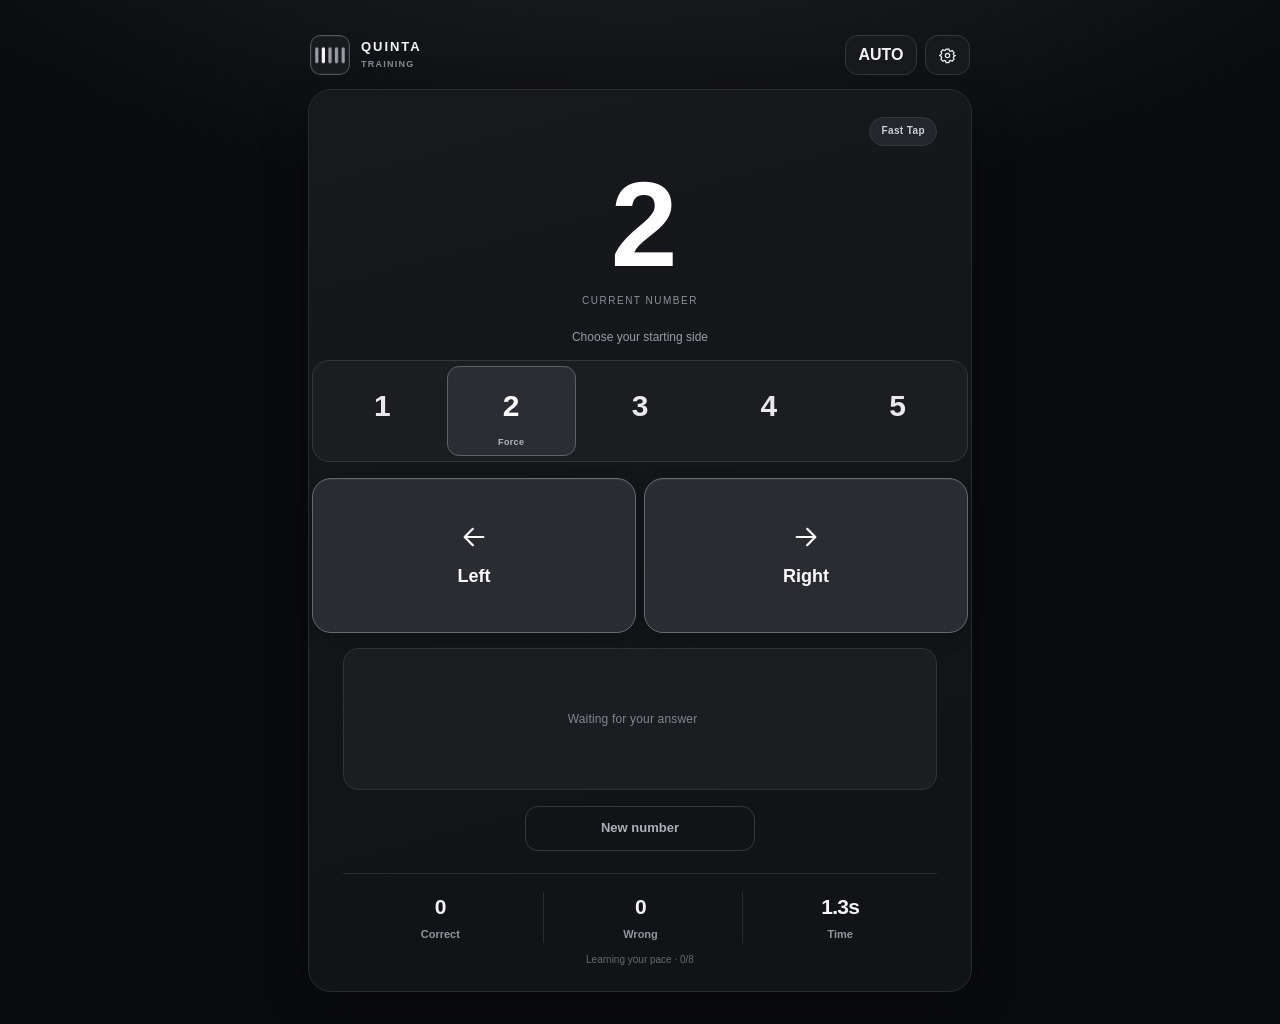
==== commit 5af1bc4e: "QUINTA 2.2.2: preload and decode Humberto clips for low-latency iOS playback" ====
--- a/quinta2/index.html
+++ b/quinta2/index.html
@@ -9,20 +9,20 @@
   <meta name="apple-mobile-web-app-title" content="QUINTA">
   <meta name="description" content="QUINTA, training for the five-item force">
   <title>QUINTA</title>
-  <link rel="icon" type="image/png" sizes="16x16" href="./favicon-16x16.png?v=2.2.1">
-  <link rel="icon" type="image/png" sizes="32x32" href="./favicon-32x32.png?v=2.2.1">
-  <link rel="icon" type="image/png" sizes="192x192" href="./icon-192.png?v=2.2.1">
-  <link rel="apple-touch-icon" sizes="180x180" href="./apple-touch-icon.png?v=2.2.1">
-  <link rel="manifest" href="./site.webmanifest?v=2.2.1">
-  <link rel="stylesheet" href="./styles.css?v=2.2.1">
-  <script src="./audioPack.js?v=2.2.1" defer></script>
-  <script src="./app.js?v=2.2.1" defer></script>
+  <link rel="icon" type="image/png" sizes="16x16" href="./favicon-16x16.png?v=2.2.2">
+  <link rel="icon" type="image/png" sizes="32x32" href="./favicon-32x32.png?v=2.2.2">
+  <link rel="icon" type="image/png" sizes="192x192" href="./icon-192.png?v=2.2.2">
+  <link rel="apple-touch-icon" sizes="180x180" href="./apple-touch-icon.png?v=2.2.2">
+  <link rel="manifest" href="./site.webmanifest?v=2.2.2">
+  <link rel="stylesheet" href="./styles.css?v=2.2.2">
+  <script src="./audioPack.js?v=2.2.2" defer></script>
+  <script src="./app.js?v=2.2.2" defer></script>
 </head>
 <body>
   <main class="app">
     <header class="topbar">
       <div class="brand">
-        <img class="brand-mark" src="./icon-192.png?v=2.2.1" alt="" width="39" height="39">
+        <img class="brand-mark" src="./icon-192.png?v=2.2.2" alt="" width="39" height="39">
         <div class="brand-copy"><strong>QUINTA</strong><small data-i18n="subtitle">TREINAMENTO</small></div>
       </div>
       <div class="top-actions">
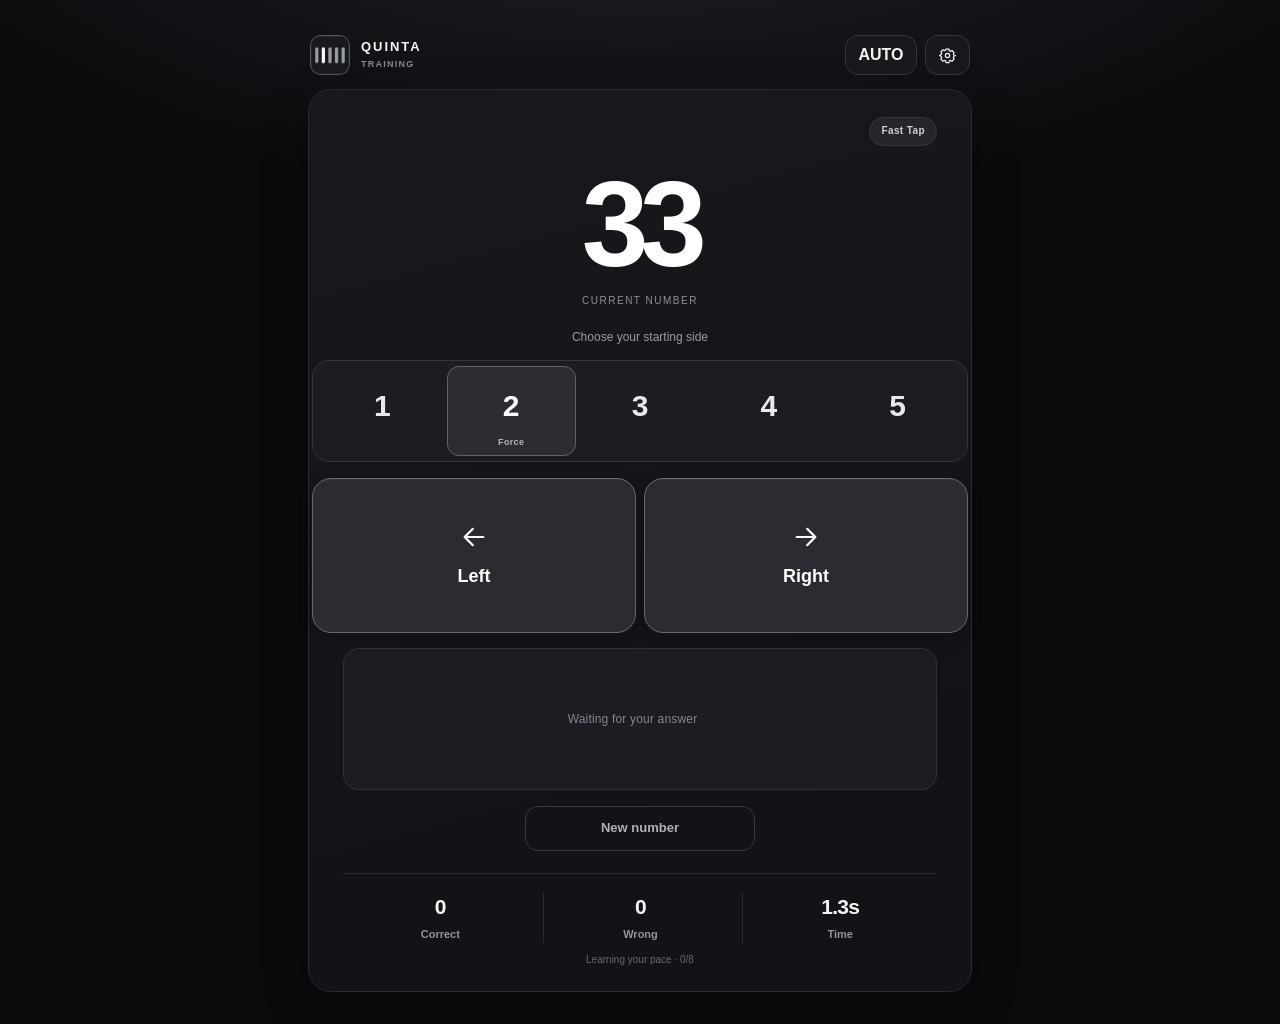
==== commit 1090a694: "QUINTA 2.2.3: trim Azure MP3 leading/trailing silence and prime iOS audio on gesture" ====
--- a/quinta2/index.html
+++ b/quinta2/index.html
@@ -9,20 +9,20 @@
   <meta name="apple-mobile-web-app-title" content="QUINTA">
   <meta name="description" content="QUINTA, training for the five-item force">
   <title>QUINTA</title>
-  <link rel="icon" type="image/png" sizes="16x16" href="./favicon-16x16.png?v=2.2.2">
-  <link rel="icon" type="image/png" sizes="32x32" href="./favicon-32x32.png?v=2.2.2">
-  <link rel="icon" type="image/png" sizes="192x192" href="./icon-192.png?v=2.2.2">
-  <link rel="apple-touch-icon" sizes="180x180" href="./apple-touch-icon.png?v=2.2.2">
-  <link rel="manifest" href="./site.webmanifest?v=2.2.2">
-  <link rel="stylesheet" href="./styles.css?v=2.2.2">
-  <script src="./audioPack.js?v=2.2.2" defer></script>
-  <script src="./app.js?v=2.2.2" defer></script>
+  <link rel="icon" type="image/png" sizes="16x16" href="./favicon-16x16.png?v=2.2.3">
+  <link rel="icon" type="image/png" sizes="32x32" href="./favicon-32x32.png?v=2.2.3">
+  <link rel="icon" type="image/png" sizes="192x192" href="./icon-192.png?v=2.2.3">
+  <link rel="apple-touch-icon" sizes="180x180" href="./apple-touch-icon.png?v=2.2.3">
+  <link rel="manifest" href="./site.webmanifest?v=2.2.3">
+  <link rel="stylesheet" href="./styles.css?v=2.2.3">
+  <script src="./audioPack.js?v=2.2.3" defer></script>
+  <script src="./app.js?v=2.2.3" defer></script>
 </head>
 <body>
   <main class="app">
     <header class="topbar">
       <div class="brand">
-        <img class="brand-mark" src="./icon-192.png?v=2.2.2" alt="" width="39" height="39">
+        <img class="brand-mark" src="./icon-192.png?v=2.2.3" alt="" width="39" height="39">
         <div class="brand-copy"><strong>QUINTA</strong><small data-i18n="subtitle">TREINAMENTO</small></div>
       </div>
       <div class="top-actions">
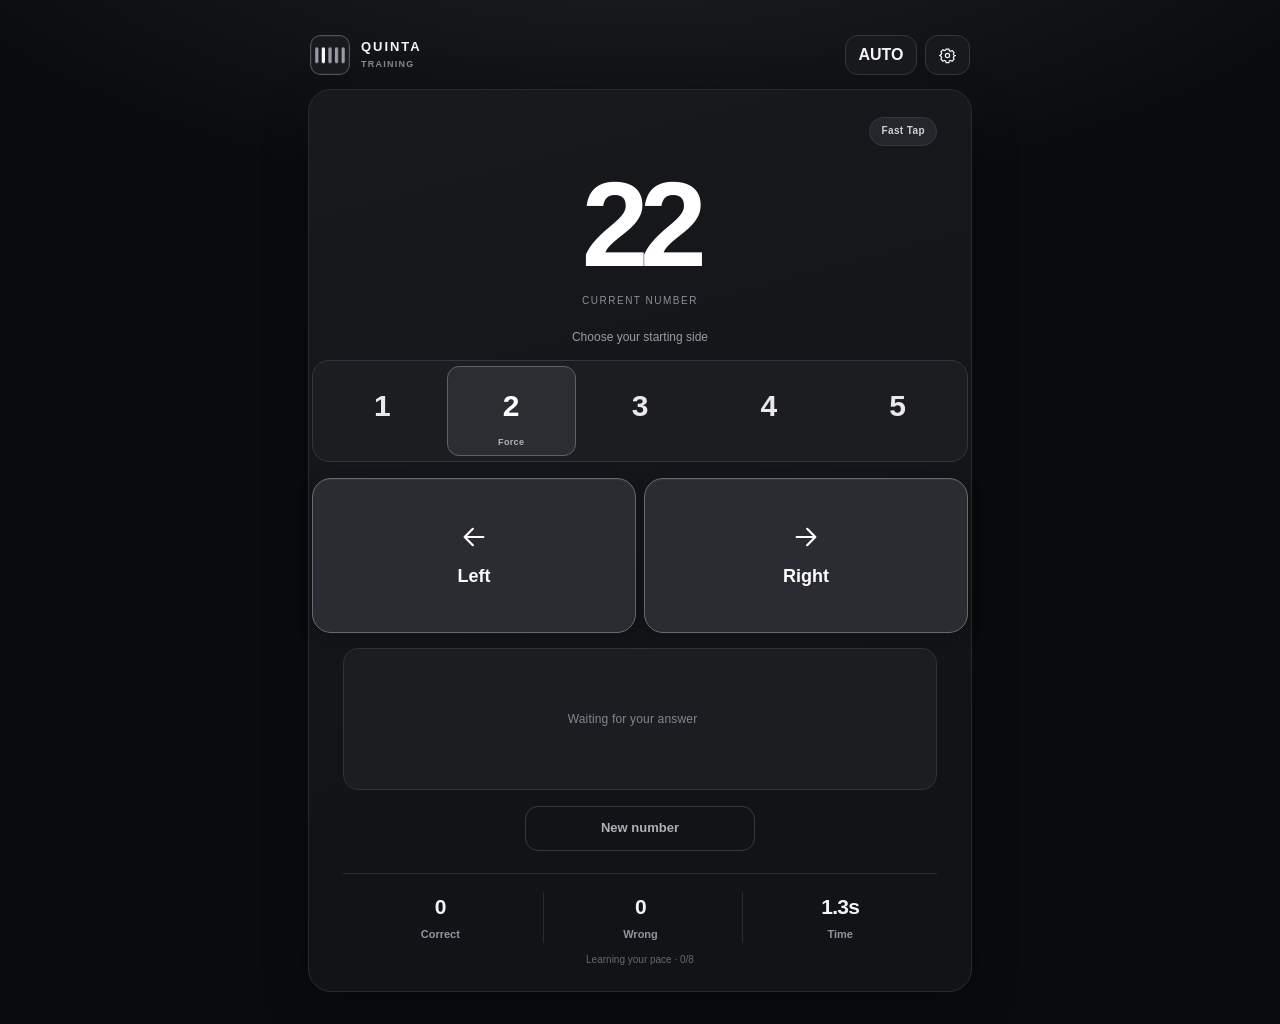
==== commit ebf4c586: "QUINTA 2.2.4: automatic updates only on fresh launch, manual verification, no polling" ====
--- a/quinta2/index.html
+++ b/quinta2/index.html
@@ -9,20 +9,20 @@
   <meta name="apple-mobile-web-app-title" content="QUINTA">
   <meta name="description" content="QUINTA, training for the five-item force">
   <title>QUINTA</title>
-  <link rel="icon" type="image/png" sizes="16x16" href="./favicon-16x16.png?v=2.2.3">
-  <link rel="icon" type="image/png" sizes="32x32" href="./favicon-32x32.png?v=2.2.3">
-  <link rel="icon" type="image/png" sizes="192x192" href="./icon-192.png?v=2.2.3">
-  <link rel="apple-touch-icon" sizes="180x180" href="./apple-touch-icon.png?v=2.2.3">
-  <link rel="manifest" href="./site.webmanifest?v=2.2.3">
-  <link rel="stylesheet" href="./styles.css?v=2.2.3">
-  <script src="./audioPack.js?v=2.2.3" defer></script>
-  <script src="./app.js?v=2.2.3" defer></script>
+  <link rel="icon" type="image/png" sizes="16x16" href="./favicon-16x16.png?v=2.2.4">
+  <link rel="icon" type="image/png" sizes="32x32" href="./favicon-32x32.png?v=2.2.4">
+  <link rel="icon" type="image/png" sizes="192x192" href="./icon-192.png?v=2.2.4">
+  <link rel="apple-touch-icon" sizes="180x180" href="./apple-touch-icon.png?v=2.2.4">
+  <link rel="manifest" href="./site.webmanifest?v=2.2.4">
+  <link rel="stylesheet" href="./styles.css?v=2.2.4">
+  <script src="./audioPack.js?v=2.2.4" defer></script>
+  <script src="./app.js?v=2.2.4" defer></script>
 </head>
 <body>
   <main class="app">
     <header class="topbar">
       <div class="brand">
-        <img class="brand-mark" src="./icon-192.png?v=2.2.3" alt="" width="39" height="39">
+        <img class="brand-mark" src="./icon-192.png?v=2.2.4" alt="" width="39" height="39">
         <div class="brand-copy"><strong>QUINTA</strong><small data-i18n="subtitle">TREINAMENTO</small></div>
       </div>
       <div class="top-actions">
